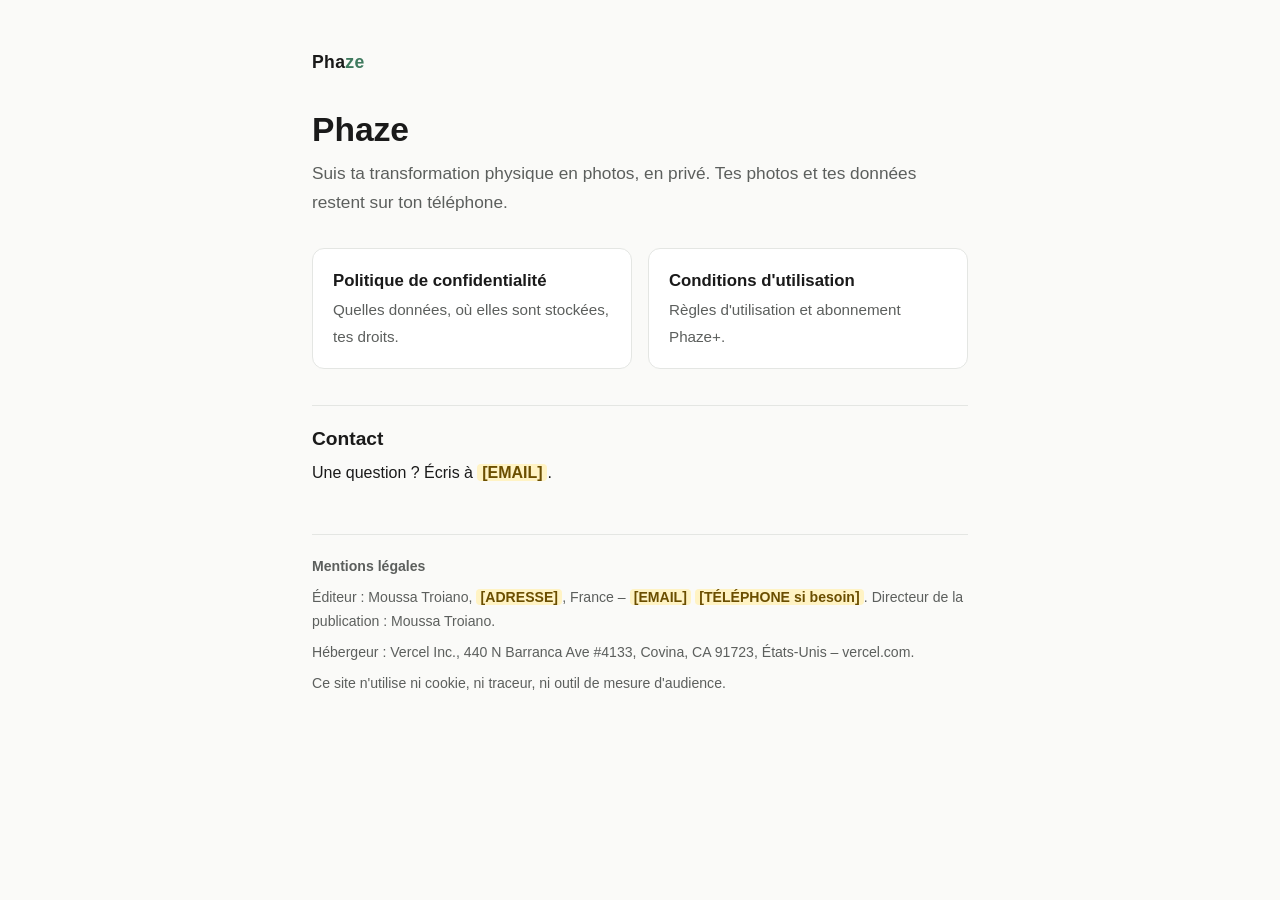
==== index.html @ 5471f2c1 "Add Phaze privacy policy and terms of use static site Co-Authored-By: Claude Opus 5.5 <noreply@anthr" ====
<!doctype html>
<html lang="fr">
<head>
  <meta charset="utf-8">
  <meta name="viewport" content="width=device-width, initial-scale=1">
  <title>Phaze – Informations légales</title>
  <meta name="description" content="Phaze, l'app de suivi de transformation physique par photos : politique de confidentialité et conditions d'utilisation.">
  <link rel="stylesheet" href="/style.css">
</head>
<body>
  <main class="container">
    <header class="site">
      <a class="brand" href="/">Pha<span>ze</span></a>
    </header>

    <h1>Phaze</h1>
    <p class="lead">Suis ta transformation physique en photos, en privé. Tes photos et tes données restent sur ton téléphone.</p>

    <div class="cards">
      <a class="card" href="/privacy">
        <strong>Politique de confidentialité</strong>
        <span>Quelles données, où elles sont stockées, tes droits.</span>
      </a>
      <a class="card" href="/terms">
        <strong>Conditions d'utilisation</strong>
        <span>Règles d'utilisation et abonnement Phaze+.</span>
      </a>
    </div>

    <h2>Contact</h2>
    <p>Une question ? Écris à <span class="ph">[EMAIL]</span>.</p>

    <footer class="site">
      <p><strong>Mentions légales</strong></p>
      <p>Éditeur : Moussa Troiano, <span class="ph">[ADRESSE]</span>, France – <span class="ph">[EMAIL]</span> <span class="ph">[TÉLÉPHONE si besoin]</span>. Directeur de la publication : Moussa Troiano.</p>
      <p>Hébergeur : Vercel Inc., 440 N Barranca Ave #4133, Covina, CA 91723, États-Unis – vercel.com.</p>
      <p>Ce site n'utilise ni cookie, ni traceur, ni outil de mesure d'audience.</p>
    </footer>
  </main>
</body>
</html>
---- style.css ----
:root {
  --bg: #fafaf8;
  --surface: #ffffff;
  --text: #1a1a1a;
  --muted: #5c5f5d;
  --border: #e4e6e3;
  --accent: #3f7a5e;
  --accent-soft: #e8f1ec;
  --placeholder-bg: #fff3c4;
  --placeholder-text: #6b4e00;
  color-scheme: light dark;
}

@media (prefers-color-scheme: dark) {
  :root {
    --bg: #0f1110;
    --surface: #171a18;
    --text: #ecefed;
    --muted: #a3aaa6;
    --border: #2a2f2c;
    --accent: #a8c5b5;
    --accent-soft: #1d2a23;
    --placeholder-bg: #4a3b0c;
    --placeholder-text: #ffe39a;
  }
}

*,
*::before,
*::after {
  box-sizing: border-box;
}

html {
  -webkit-text-size-adjust: 100%;
  text-size-adjust: 100%;
}

body {
  margin: 0;
  background: var(--bg);
  color: var(--text);
  font-family: -apple-system, BlinkMacSystemFont, "Segoe UI", Roboto, "Helvetica Neue", Arial, sans-serif;
  font-size: 1rem;
  line-height: 1.65;
}

.container {
  width: 100%;
  max-width: 44rem;
  margin: 0 auto;
  padding: 2rem 1rem 3rem;
}

header.site {
  margin-bottom: 2rem;
}

.brand {
  display: inline-block;
  font-weight: 700;
  font-size: 1.1rem;
  letter-spacing: 0.02em;
  color: var(--text);
  text-decoration: none;
}

.brand span {
  color: var(--accent);
}

nav.site-nav {
  margin-top: 0.5rem;
  display: flex;
  flex-wrap: wrap;
  gap: 0.25rem 1rem;
  font-size: 0.95rem;
}

h1 {
  font-size: 1.75rem;
  line-height: 1.25;
  margin: 0 0 0.5rem;
}

h2 {
  font-size: 1.2rem;
  line-height: 1.35;
  margin: 2.25rem 0 0.5rem;
  padding-top: 1.25rem;
  border-top: 1px solid var(--border);
}

h3 {
  font-size: 1.02rem;
  margin: 1.25rem 0 0.25rem;
}

p,
ul,
ol {
  margin: 0 0 1rem;
}

ul,
ol {
  padding-left: 1.25rem;
}

li + li {
  margin-top: 0.35rem;
}

a {
  color: var(--accent);
  text-underline-offset: 2px;
}

a:hover {
  text-decoration-thickness: 2px;
}

.updated {
  color: var(--muted);
  font-size: 0.92rem;
  margin-bottom: 1.5rem;
}

.lead {
  font-size: 1.08rem;
  color: var(--muted);
}

.callout {
  background: var(--accent-soft);
  border-left: 3px solid var(--accent);
  border-radius: 6px;
  padding: 0.85rem 1rem;
  margin: 1.25rem 0;
}

.callout p:last-child {
  margin-bottom: 0;
}

.toc {
  background: var(--surface);
  border: 1px solid var(--border);
  border-radius: 10px;
  padding: 1rem 1.25rem;
  margin: 1.5rem 0;
}

.toc ol {
  margin: 0;
}

.table-wrap {
  overflow-x: auto;
  margin: 0 0 1rem;
}

table {
  width: 100%;
  border-collapse: collapse;
  font-size: 0.93rem;
}

th,
td {
  text-align: left;
  vertical-align: top;
  padding: 0.6rem 0.5rem;
  border-bottom: 1px solid var(--border);
}

th {
  font-weight: 600;
}

.ph {
  background: var(--placeholder-bg);
  color: var(--placeholder-text);
  padding: 0 0.3em;
  border-radius: 4px;
  font-weight: 600;
  white-space: nowrap;
}

.cards {
  display: grid;
  gap: 1rem;
  margin: 2rem 0;
}

.card {
  display: block;
  background: var(--surface);
  border: 1px solid var(--border);
  border-radius: 12px;
  padding: 1.1rem 1.25rem;
  color: var(--text);
  text-decoration: none;
}

.card:hover,
.card:focus-visible {
  border-color: var(--accent);
}

.card strong {
  display: block;
  font-size: 1.05rem;
  margin-bottom: 0.2rem;
}

.card span {
  color: var(--muted);
  font-size: 0.95rem;
}

footer.site {
  margin-top: 3rem;
  padding-top: 1.25rem;
  border-top: 1px solid var(--border);
  color: var(--muted);
  font-size: 0.88rem;
}

footer.site p {
  margin-bottom: 0.5rem;
}

@media (min-width: 40rem) {
  .container {
    padding: 3rem 1.5rem 4rem;
  }

  h1 {
    font-size: 2.1rem;
  }

  .cards {
    grid-template-columns: 1fr 1fr;
  }
}
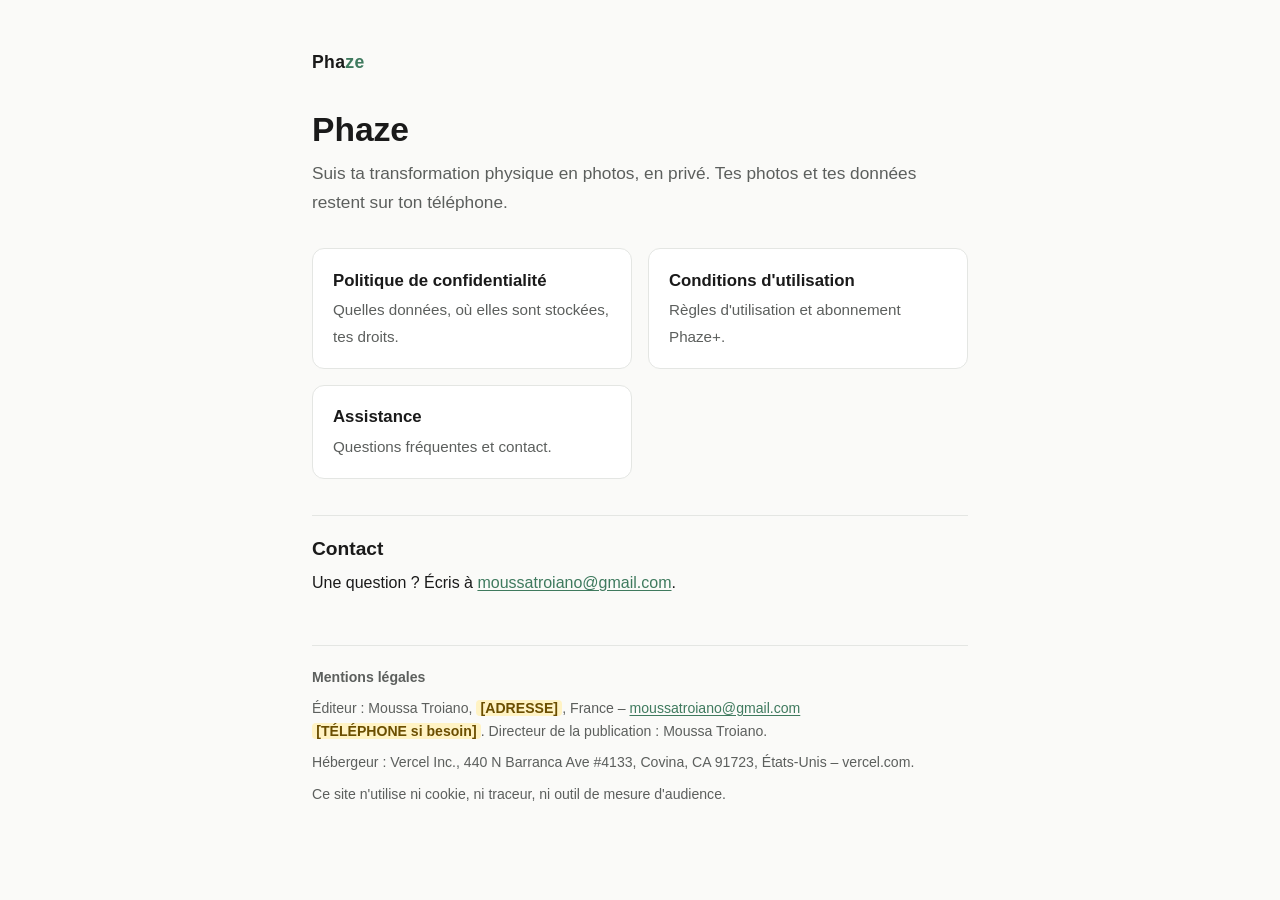
==== commit e01ef8f0: "Add support page and fill in contact email - New /support page with FAQ, contact and link to the pri" ====
--- a/index.html
+++ b/index.html
@@ -25,14 +25,18 @@
         <strong>Conditions d'utilisation</strong>
         <span>Règles d'utilisation et abonnement Phaze+.</span>
       </a>
+      <a class="card" href="/support">
+        <strong>Assistance</strong>
+        <span>Questions fréquentes et contact.</span>
+      </a>
     </div>
 
     <h2>Contact</h2>
-    <p>Une question ? Écris à <span class="ph">[EMAIL]</span>.</p>
+    <p>Une question ? Écris à <a href="mailto:moussatroiano@gmail.com">moussatroiano@gmail.com</a>.</p>
 
     <footer class="site">
       <p><strong>Mentions légales</strong></p>
-      <p>Éditeur : Moussa Troiano, <span class="ph">[ADRESSE]</span>, France – <span class="ph">[EMAIL]</span> <span class="ph">[TÉLÉPHONE si besoin]</span>. Directeur de la publication : Moussa Troiano.</p>
+      <p>Éditeur : Moussa Troiano, <span class="ph">[ADRESSE]</span>, France – <a href="mailto:moussatroiano@gmail.com">moussatroiano@gmail.com</a> <span class="ph">[TÉLÉPHONE si besoin]</span>. Directeur de la publication : Moussa Troiano.</p>
       <p>Hébergeur : Vercel Inc., 440 N Barranca Ave #4133, Covina, CA 91723, États-Unis – vercel.com.</p>
       <p>Ce site n'utilise ni cookie, ni traceur, ni outil de mesure d'audience.</p>
     </footer>
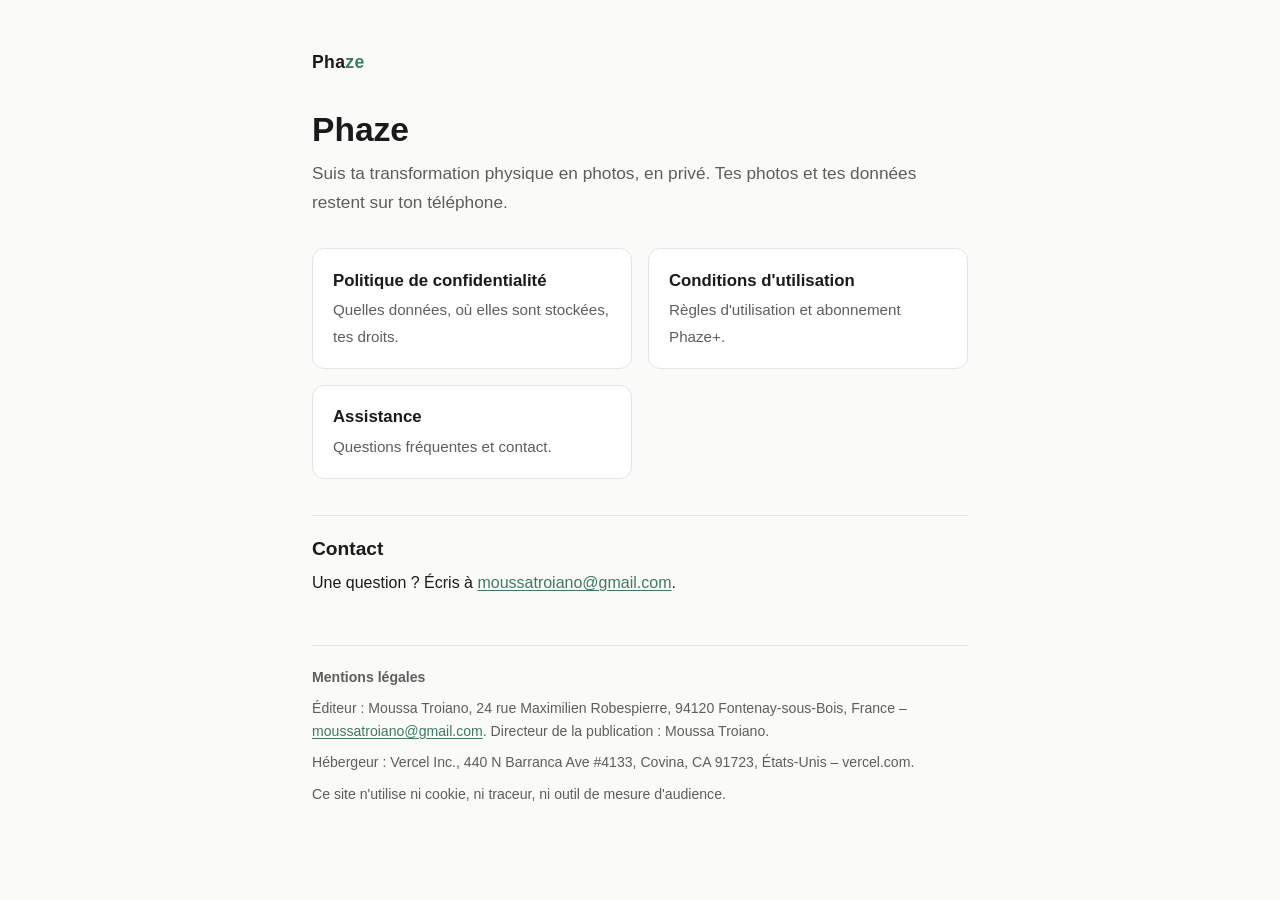
==== commit 1b473996: "Fill in publisher address and remove phone placeholder Co-Authored-By: Claude Opus 5.5 <noreply@anth" ====
--- a/index.html
+++ b/index.html
@@ -36,7 +36,7 @@
 
     <footer class="site">
       <p><strong>Mentions légales</strong></p>
-      <p>Éditeur : Moussa Troiano, <span class="ph">[ADRESSE]</span>, France – <a href="mailto:moussatroiano@gmail.com">moussatroiano@gmail.com</a> <span class="ph">[TÉLÉPHONE si besoin]</span>. Directeur de la publication : Moussa Troiano.</p>
+      <p>Éditeur : Moussa Troiano, 24 rue Maximilien Robespierre, 94120 Fontenay-sous-Bois, France – <a href="mailto:moussatroiano@gmail.com">moussatroiano@gmail.com</a>. Directeur de la publication : Moussa Troiano.</p>
       <p>Hébergeur : Vercel Inc., 440 N Barranca Ave #4133, Covina, CA 91723, États-Unis – vercel.com.</p>
       <p>Ce site n'utilise ni cookie, ni traceur, ni outil de mesure d'audience.</p>
     </footer>
